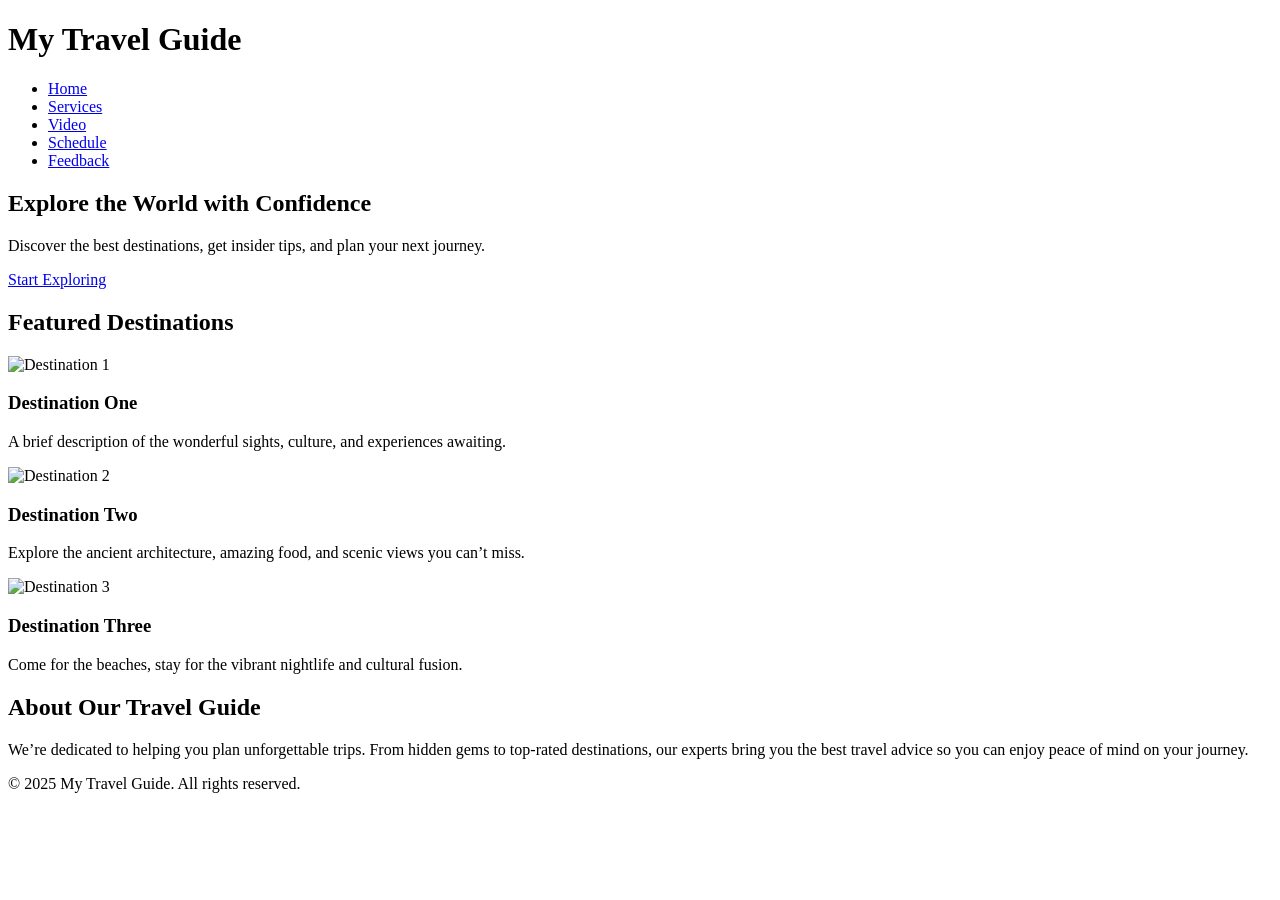
==== index.html @ b66f0763 "Create index.html" ====
<!DOCTYPE html>
<html lang="en">
<head>
  <meta charset="UTF-8" />
  <meta name="description" content="Travel Guide Website" />
  <meta name="viewport" content="width=device-width, initial-scale=1.0" />
  <title>Travel Guide - Homepage</title>
  <!-- Link to your CSS file -->
  <link rel="stylesheet" href="style.css" />
  <!-- Example Google Fonts (optional) -->
  <link rel="preconnect" href="https://fonts.gstatic.com" />
  <link href="https://fonts.googleapis.com/css2?family=Nunito:wght@400;700&display=swap" rel="stylesheet" />
</head>
<body>
  <!-- Header / Navigation -->
  <header class="main-header">
    <div class="logo">
      <h1>My Travel Guide</h1>
    </div>
    <nav class="navbar">
      <ul>
        <li><a href="#">Home</a></li>
        <li><a href="#">Services</a></li>
        <li><a href="#">Video</a></li>
        <li><a href="#">Schedule</a></li>
        <li><a href="#">Feedback</a></li>
      </ul>
    </nav>
  </header>

  <!-- Hero Section -->
  <section class="hero">
    <div class="hero-content">
      <h2>Explore the World with Confidence</h2>
      <p>Discover the best destinations, get insider tips, and plan your next journey.</p>
      <a href="#" class="btn hero-btn">Start Exploring</a>
    </div>
  </section>

  <!-- Featured Destinations Section -->
  <section class="destinations">
    <h2>Featured Destinations</h2>
    <div class="destinations-grid">
      <article class="destination-card">
        <img src="https://via.placeholder.com/300x200" alt="Destination 1" />
        <h3>Destination One</h3>
        <p>A brief description of the wonderful sights, culture, and experiences awaiting.</p>
      </article>
      <article class="destination-card">
        <img src="https://via.placeholder.com/300x200" alt="Destination 2" />
        <h3>Destination Two</h3>
        <p>Explore the ancient architecture, amazing food, and scenic views you can’t miss.</p>
      </article>
      <article class="destination-card">
        <img src="https://via.placeholder.com/300x200" alt="Destination 3" />
        <h3>Destination Three</h3>
        <p>Come for the beaches, stay for the vibrant nightlife and cultural fusion.</p>
      </article>
    </div>
  </section>

  <!-- About / Info Section -->
  <section class="about">
    <div class="about-content">
      <h2>About Our Travel Guide</h2>
      <p>
        We’re dedicated to helping you plan unforgettable trips. From hidden gems 
        to top-rated destinations, our experts bring you the best travel advice so 
        you can enjoy peace of mind on your journey.
      </p>
    </div>
  </section>

  <!-- Footer -->
  <footer class="main-footer">
    <p>&copy; 2025 My Travel Guide. All rights reserved.</p>
  </footer>
</body>
</html>
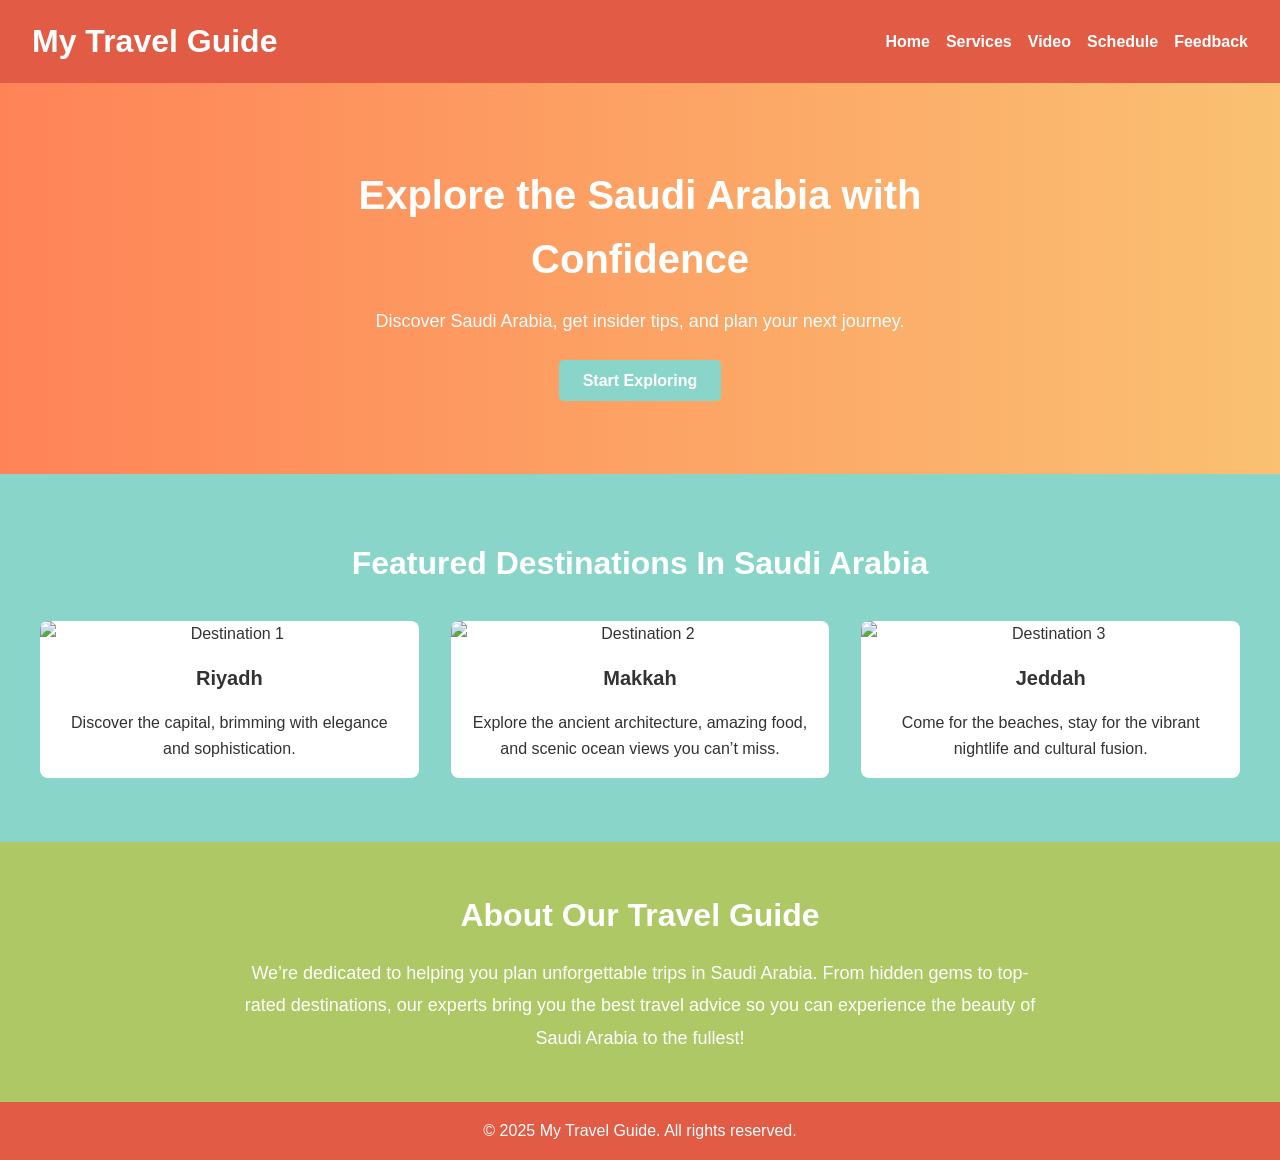
==== commit 51df5cfa: "Update index.html" ====
--- a/index.html
+++ b/index.html
@@ -31,29 +31,29 @@
   <!-- Hero Section -->
   <section class="hero">
     <div class="hero-content">
-      <h2>Explore the World with Confidence</h2>
-      <p>Discover the best destinations, get insider tips, and plan your next journey.</p>
+      <h2>Explore the Saudi Arabia with Confidence</h2>
+      <p>Discover Saudi Arabia, get insider tips, and plan your next journey.</p>
       <a href="#" class="btn hero-btn">Start Exploring</a>
     </div>
   </section>
 
   <!-- Featured Destinations Section -->
   <section class="destinations">
-    <h2>Featured Destinations</h2>
+    <h2>Featured Destinations In Saudi Arabia</h2>
     <div class="destinations-grid">
       <article class="destination-card">
         <img src="https://via.placeholder.com/300x200" alt="Destination 1" />
-        <h3>Destination One</h3>
-        <p>A brief description of the wonderful sights, culture, and experiences awaiting.</p>
+        <h3>Riyadh</h3>
+        <p>Discover the capital, brimming with elegance and sophistication.</p>
       </article>
       <article class="destination-card">
         <img src="https://via.placeholder.com/300x200" alt="Destination 2" />
-        <h3>Destination Two</h3>
-        <p>Explore the ancient architecture, amazing food, and scenic views you can’t miss.</p>
+        <h3>Makkah</h3>
+        <p>Explore the ancient architecture, amazing food, and scenic ocean views you can’t miss.</p>
       </article>
       <article class="destination-card">
         <img src="https://via.placeholder.com/300x200" alt="Destination 3" />
-        <h3>Destination Three</h3>
+        <h3>Jeddah</h3>
         <p>Come for the beaches, stay for the vibrant nightlife and cultural fusion.</p>
       </article>
     </div>
@@ -64,9 +64,9 @@
     <div class="about-content">
       <h2>About Our Travel Guide</h2>
       <p>
-        We’re dedicated to helping you plan unforgettable trips. From hidden gems 
+        We’re dedicated to helping you plan unforgettable trips in Saudi Arabia. From hidden gems 
         to top-rated destinations, our experts bring you the best travel advice so 
-        you can enjoy peace of mind on your journey.
+        you can experience the beauty of Saudi Arabia to the fullest!
       </p>
     </div>
   </section>
--- a/style.css
+++ b/style.css
@@ -0,0 +1,181 @@
+/* ---------------
+   COLOR PALETTE
+   ---------------
+   #E25B45 (reddish orange)
+   #FF8357 (bright orange)
+   #FAC172 (light orange/gold)
+   #89D5C9 (turquoise)
+   #ADC865 (green)
+*/
+
+:root {
+  --color1: #E25B45; /* Reddish orange */
+  --color2: #FF8357; /* Bright orange */
+  --color3: #FAC172; /* Light orange/gold */
+  --color4: #89D5C9; /* Turquoise */
+  --color5: #ADC865; /* Green */
+
+  --font-main: 'Nunito', sans-serif;
+  --text-color: #333;
+  --bg-color: #fff;
+}
+
+* {
+  margin: 0;
+  padding: 0;
+  box-sizing: border-box;
+}
+
+body {
+  font-family: var(--font-main);
+  color: var(--text-color);
+  background-color: var(--bg-color);
+  line-height: 1.6;
+}
+
+/* Header / Navigation */
+.main-header {
+  display: flex;
+  align-items: center;
+  justify-content: space-between;
+  padding: 1rem 2rem;
+  background-color: var(--color1);
+}
+
+.main-header .logo h1 {
+  color: #fff;
+}
+
+.navbar ul {
+  list-style: none;
+  display: flex;
+  gap: 1rem;
+}
+
+.navbar a {
+  text-decoration: none;
+  color: #fff;
+  font-weight: 600;
+  transition: color 0.3s ease;
+}
+
+.navbar a:hover {
+  color: var(--color3);
+}
+
+/* Hero Section */
+.hero {
+  background: linear-gradient(to right, var(--color2), var(--color3));
+  color: #fff;
+  text-align: center;
+  padding: 5rem 2rem;
+}
+
+.hero-content {
+  max-width: 700px;
+  margin: 0 auto;
+}
+
+.hero-content h2 {
+  font-size: 2.5rem;
+  margin-bottom: 1rem;
+}
+
+.hero-content p {
+  font-size: 1.125rem;
+  margin-bottom: 2rem;
+}
+
+.hero-btn {
+  background-color: var(--color4);
+  color: #fff;
+  padding: 0.75rem 1.5rem;
+  text-decoration: none;
+  font-weight: 700;
+  border-radius: 5px;
+  transition: background-color 0.3s ease;
+}
+
+.hero-btn:hover {
+  background-color: var(--color5);
+}
+
+/* Destinations Section */
+.destinations {
+  padding: 4rem 2rem;
+  background-color: var(--color4);
+  text-align: center;
+  color: #fff;
+}
+
+.destinations h2 {
+  font-size: 2rem;
+  margin-bottom: 2rem;
+}
+
+.destinations-grid {
+  display: grid;
+  grid-template-columns: repeat(auto-fit, minmax(250px, 1fr));
+  gap: 2rem;
+  max-width: 1200px;
+  margin: 0 auto;
+}
+
+.destination-card {
+  background-color: #fff;
+  color: var(--text-color);
+  border-radius: 8px;
+  overflow: hidden;
+  transition: transform 0.3s ease;
+}
+
+.destination-card:hover {
+  transform: translateY(-5px);
+}
+
+.destination-card img {
+  width: 100%;
+  display: block;
+}
+
+.destination-card h3 {
+  font-size: 1.25rem;
+  margin: 1rem 0;
+  padding: 0 1rem;
+}
+
+.destination-card p {
+  font-size: 1rem;
+  padding: 0 1rem 1rem 1rem;
+}
+
+/* About Section */
+.about {
+  padding: 3rem 2rem;
+  background-color: var(--color5);
+  color: #fff;
+  text-align: center;
+}
+
+.about-content {
+  max-width: 800px;
+  margin: 0 auto;
+}
+
+.about-content h2 {
+  font-size: 2rem;
+  margin-bottom: 1rem;
+}
+
+.about-content p {
+  font-size: 1.125rem;
+  line-height: 1.8;
+}
+
+/* Footer */
+.main-footer {
+  background-color: var(--color1);
+  color: #fff;
+  text-align: center;
+  padding: 1rem 2rem;
+}
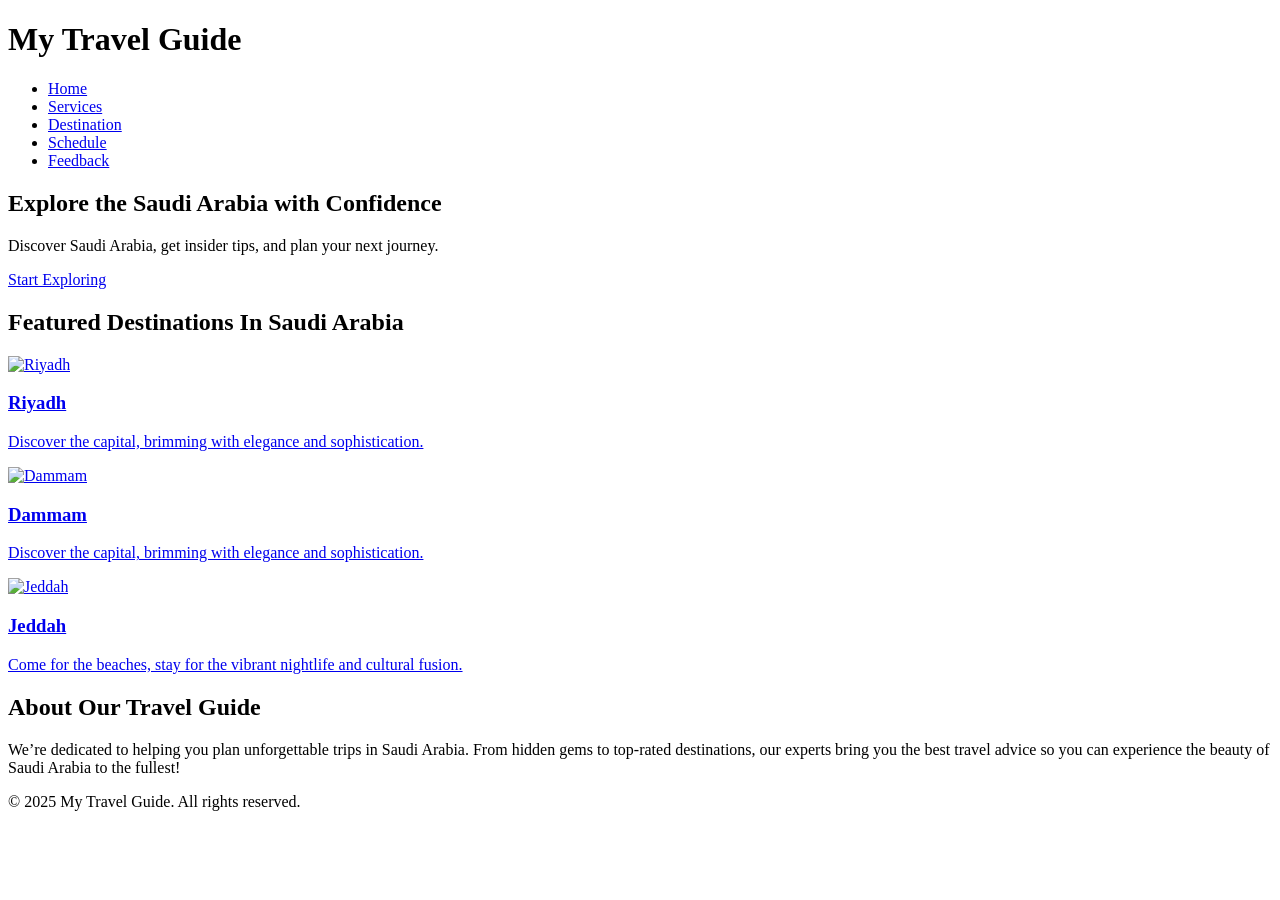
==== commit e33f39b8: "Add files via upload" ====
--- a/index.html
+++ b/index.html
@@ -5,9 +5,8 @@
   <meta name="description" content="Travel Guide Website" />
   <meta name="viewport" content="width=device-width, initial-scale=1.0" />
   <title>Travel Guide - Homepage</title>
-  <!-- Link to your CSS file -->
-  <link rel="stylesheet" href="style.css" />
-  <!-- Example Google Fonts (optional) -->
+  <!-- CSS style sheet -->
+  <link rel="stylesheet" href="global/style.css" />
   <link rel="preconnect" href="https://fonts.gstatic.com" />
   <link href="https://fonts.googleapis.com/css2?family=Nunito:wght@400;700&display=swap" rel="stylesheet" />
 </head>
@@ -19,11 +18,11 @@
     </div>
     <nav class="navbar">
       <ul>
-        <li><a href="#">Home</a></li>
-        <li><a href="#">Services</a></li>
-        <li><a href="#">Video</a></li>
-        <li><a href="#">Schedule</a></li>
-        <li><a href="#">Feedback</a></li>
+        <li><a href="index.html">Home</a></li>
+        <li><a href="pages/services.html">Services</a></li>
+        <li><a href="pages/video.html">Destination</a></li>
+        <li><a href="pages/schedule.html">Schedule</a></li>
+        <li><a href="pages/feedback.html">Feedback</a></li>
       </ul>
     </nav>
   </header>
@@ -33,31 +32,41 @@
     <div class="hero-content">
       <h2>Explore the Saudi Arabia with Confidence</h2>
       <p>Discover Saudi Arabia, get insider tips, and plan your next journey.</p>
-      <a href="#" class="btn hero-btn">Start Exploring</a>
+      <a href="services.html" class="btn hero-btn">Start Exploring</a>
     </div>
   </section>
-
-  <!-- Featured Destinations Section -->
-  <section class="destinations">
-    <h2>Featured Destinations In Saudi Arabia</h2>
-    <div class="destinations-grid">
+<!-- Featured Destinations Section -->
+<section class="destinations">
+  <h2>Featured Destinations In Saudi Arabia</h2>
+  <div class="destinations-grid">
+    
+    <a href="pages/video.html" class="destination-link">
       <article class="destination-card">
-        <img src="https://via.placeholder.com/300x200" alt="Destination 1" />
+        <img src="images/Riyadh.jpeg" alt="Riyadh" />
         <h3>Riyadh</h3>
         <p>Discover the capital, brimming with elegance and sophistication.</p>
       </article>
+    </a>
+
+    <a href="pages/video.html" class="destination-link">
       <article class="destination-card">
-        <img src="https://via.placeholder.com/300x200" alt="Destination 2" />
-        <h3>Makkah</h3>
-        <p>Explore the ancient architecture, amazing food, and scenic ocean views you can’t miss.</p>
+        <img src="images/dammam.jpg" alt="Dammam" />
+        <h3>Dammam</h3>
+        <p>Discover the capital, brimming with elegance and sophistication.</p>
       </article>
+    </a>
+
+    <a href="pages/video.html" class="destination-link">
       <article class="destination-card">
-        <img src="https://via.placeholder.com/300x200" alt="Destination 3" />
+        <img src="images/jeddah.jpg" alt="Jeddah" />
         <h3>Jeddah</h3>
         <p>Come for the beaches, stay for the vibrant nightlife and cultural fusion.</p>
       </article>
-    </div>
-  </section>
+    </a>
+
+  </div>
+</section>
+
 
   <!-- About / Info Section -->
   <section class="about">
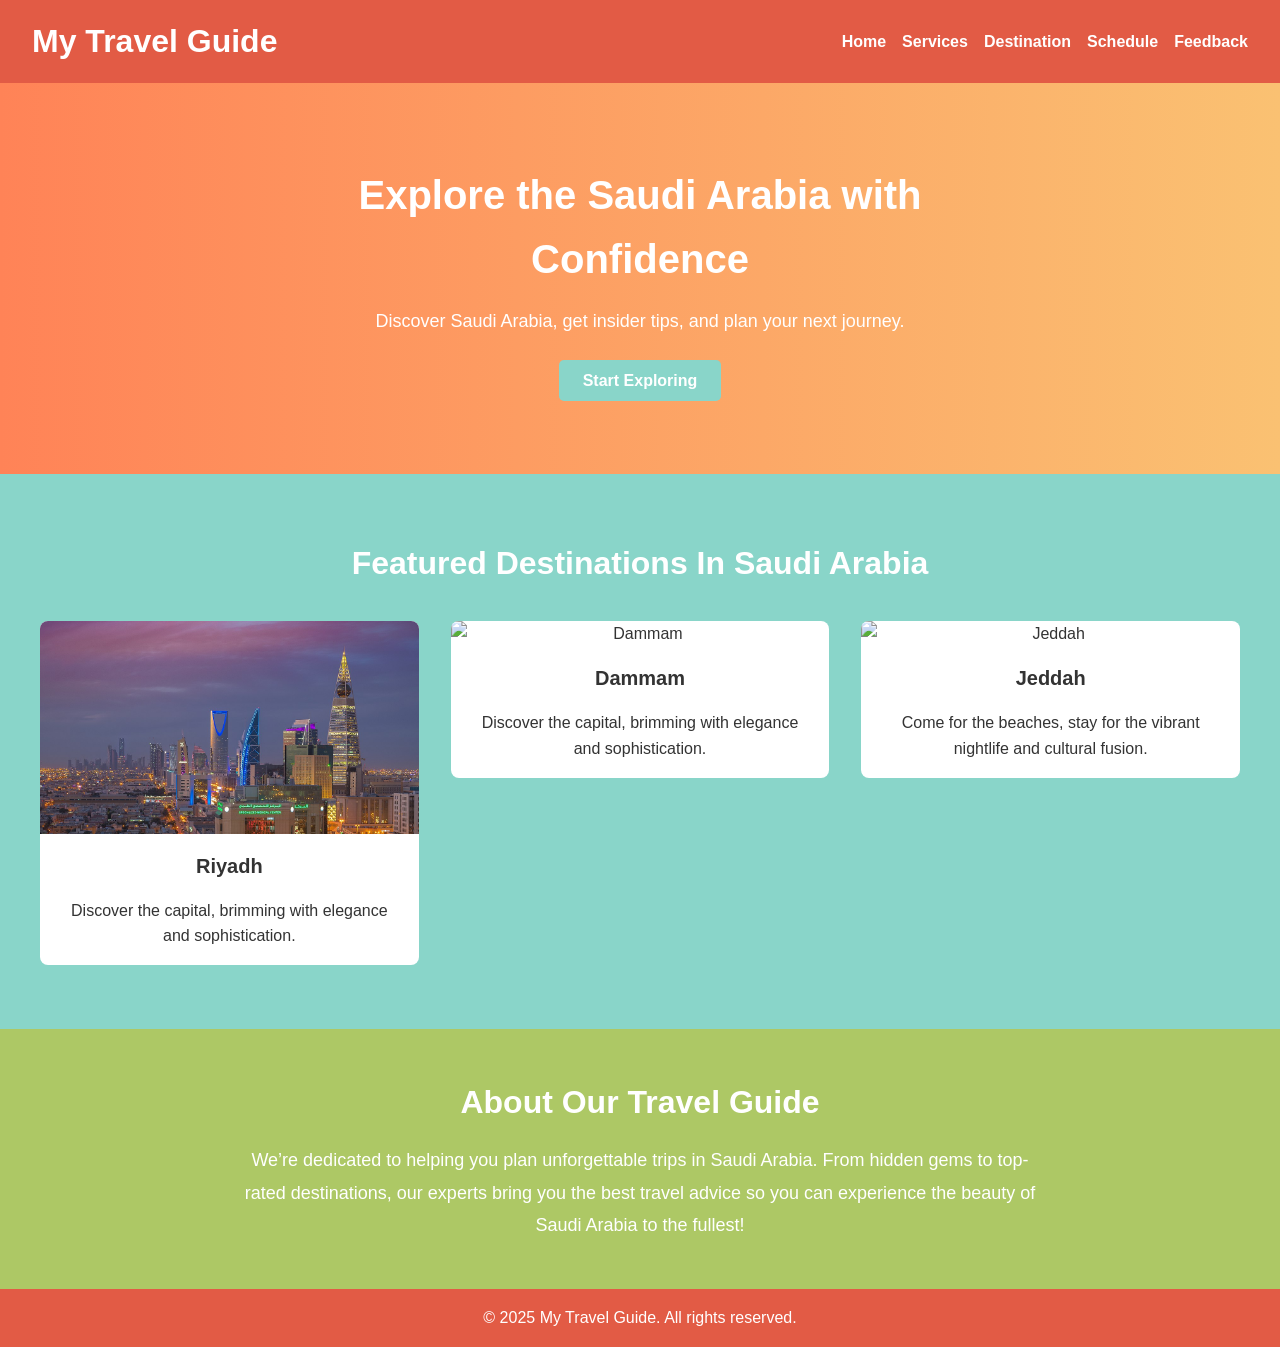
==== commit 0862245b: "Update index.html" ====
--- a/index.html
+++ b/index.html
@@ -6,7 +6,7 @@
   <meta name="viewport" content="width=device-width, initial-scale=1.0" />
   <title>Travel Guide - Homepage</title>
   <!-- CSS style sheet -->
-  <link rel="stylesheet" href="global/style.css" />
+  <link rel="stylesheet" href="style.css" />
   <link rel="preconnect" href="https://fonts.gstatic.com" />
   <link href="https://fonts.googleapis.com/css2?family=Nunito:wght@400;700&display=swap" rel="stylesheet" />
 </head>
--- a/style.css
+++ b/style.css
@@ -0,0 +1,491 @@
+/* ---------------
+   COLOR PALETTE
+   ---------------
+   #E25B45 (reddish orange)
+   #FF8357 (bright orange)
+   #FAC172 (light orange/gold)
+   #89D5C9 (turquoise)
+   #ADC865 (green)
+*/
+
+:root {
+  --color1: #E25B45; /* Reddish orange */
+  --color2: #FF8357; /* Bright orange */
+  --color3: #FAC172; /* Light orange/gold */
+  --color4: #89D5C9; /* Turquoise */
+  --color5: #ADC865; /* Green */
+
+  --font-main: 'Nunito', sans-serif;
+  --text-color: #333;
+  --bg-color: #fff;
+}
+
+* {
+  margin: 0;
+  padding: 0;
+  box-sizing: border-box;
+}
+
+body {
+  font-family: var(--font-main);
+  color: var(--text-color);
+  background-color: var(--bg-color);
+  line-height: 1.6;
+}
+
+/* Header / Navigation */
+.main-header {
+  display: flex;
+  align-items: center;
+  justify-content: space-between;
+  padding: 1rem 2rem;
+  background-color: var(--color1);
+}
+
+.main-header .logo h1 {
+  color: #fff;
+}
+
+.navbar ul {
+  list-style: none;
+  display: flex;
+  gap: 1rem;
+}
+
+.navbar a {
+  text-decoration: none;
+  color: #fff;
+  font-weight: 600;
+  transition: color 0.3s ease;
+}
+
+.navbar a:hover {
+  color: var(--color3);
+}
+
+/* Hero Section */
+.hero {
+  background: linear-gradient(to right, var(--color2), var(--color3));
+  color: #fff;
+  text-align: center;
+  padding: 5rem 2rem;
+}
+
+.hero-content {
+  max-width: 700px;
+  margin: 0 auto;
+}
+
+.hero-content h2 {
+  font-size: 2.5rem;
+  margin-bottom: 1rem;
+}
+
+.hero-content p {
+  font-size: 1.125rem;
+  margin-bottom: 2rem;
+}
+
+.hero-btn {
+  background-color: var(--color4);
+  color: #fff;
+  padding: 0.75rem 1.5rem;
+  text-decoration: none;
+  font-weight: 700;
+  border-radius: 5px;
+  transition: background-color 0.3s ease;
+}
+
+.hero-btn:hover {
+  background-color: var(--color5);
+}
+
+/* Destinations Section */
+.destinations {
+  padding: 4rem 2rem;
+  background-color: var(--color4);
+  text-align: center;
+  color: #fff;
+}
+
+.destinations h2 {
+  font-size: 2rem;
+  margin-bottom: 2rem;
+}
+
+.destinations-grid {
+  display: grid;
+  grid-template-columns: repeat(auto-fit, minmax(250px, 1fr));
+  gap: 2rem;
+  max-width: 1200px;
+  margin: 0 auto;
+}
+
+.destination-card {
+  background-color: #fff;
+  color: var(--text-color);
+  border-radius: 8px;
+  overflow: hidden;
+  transition: transform 0.3s ease;
+}
+
+.destination-card:hover {
+  transform: translateY(-5px);
+}
+
+.destination-card img {
+  width: 100%;
+  display: block;
+}
+
+.destination-card h3 {
+  font-size: 1.25rem;
+  margin: 1rem 0;
+  padding: 0 1rem;
+}
+
+.destination-card p {
+  font-size: 1rem;
+  padding: 0 1rem 1rem 1rem;
+}
+.destination-link {
+  text-decoration: none;
+  color: inherit;
+  display: block;
+}
+
+
+/* About Section */
+.about {
+  padding: 3rem 2rem;
+  background-color: var(--color5);
+  color: #fff;
+  text-align: center;
+}
+
+.about-content {
+  max-width: 800px;
+  margin: 0 auto;
+}
+
+.about-content h2 {
+  font-size: 2rem;
+  margin-bottom: 1rem;
+}
+
+.about-content p {
+  font-size: 1.125rem;
+  line-height: 1.8;
+}
+
+/* Footer */
+.main-footer {
+  background-color: var(--color1);
+  color: #fff;
+  text-align: center;
+  padding: 1rem 2rem;
+}
+
+
+/*---------------------  Services Section --------------------- */
+
+.services {
+  text-align: center;
+  padding: 2rem;
+  background: linear-gradient(to right, var(--color5), var(--color4));
+  color: floralwhite;
+
+
+}
+.services-grid {
+  padding: 2rem;
+  display: grid;
+  grid-template-columns: repeat(auto-fit, minmax(300px, 1fr));
+  gap: 1.5rem;
+  max-width: 900px;
+  margin: 0 auto;
+}
+
+.service-item {
+  position: relative;
+  height: 250px; 
+  background-size: cover;
+  background-position: center;
+  border-radius: 8px;
+  overflow: hidden;
+  cursor: pointer;
+  transition: transform 0.3s ease-in-out;
+}
+
+.service-title {
+  text-align: center;
+  background: rgba(0, 0, 0, 0.6); 
+  color: white;
+  padding: 0.75rem;
+  font-size: 1.2rem;
+  border-top-left-radius: 8px;
+  border-top-right-radius: 8px;
+}
+
+.service-description {
+  position: absolute;
+  bottom: 0;
+  width: 100%;
+  background: rgba(255, 255, 255, 0.9); 
+  padding: 1rem;
+  text-align: center;
+  font-size: 1rem;
+  color: black;
+  opacity: 0; /* hidden at first*/
+  transform: translateY(100%); 
+  transition: opacity 0.3s ease-in-out, transform 0.3s ease-in-out;
+}
+
+.service-item:hover .service-description {
+  opacity: 1;
+  transform: translateY(0); 
+}
+
+
+/* --------------------- Video Section ------------------------ */
+
+.video-section {
+  padding: 4rem 2rem;
+  background: linear-gradient(to right, var(--color3), var(--color4));
+  color: white;
+  text-align: center;
+}
+
+.video-section h2 {
+  font-size: 2.2rem;
+  margin-bottom: 2rem;
+}
+
+.video-list {
+  list-style: none;
+  margin: 0 auto;
+  padding: 0;
+  text-align: left;
+}
+
+.video-list li {
+  margin-bottom: 3rem;
+  background: rgba(255, 255, 255, 0.15);
+  padding: 1.5rem;
+  border-radius: 12px;
+  transition: background 0.3s, box-shadow 0.3s;
+  display: flex;
+  flex-direction: column;
+  align-items: center;
+}
+
+.video-list li:hover {
+  background: rgba(255, 255, 255, 0.25);
+  box-shadow: 0px 5px 15px rgba(0, 0, 0, 0.1);
+}
+
+.video-title {
+  display: flex;
+  align-items: center;
+  justify-content: flex-start;
+  width: 100%;
+  font-size: 1.5rem;
+  font-weight: bold;
+  margin-bottom: 1rem;
+  color: var(--color2);
+}
+
+/* Styling the Number */
+.video-number {
+  font-size: 1.8rem;
+  font-weight: bold;
+  color: var(--color1); /* Light orange/gold */
+  margin-right: 0.5rem; /* Space between number and text */
+}
+
+.video-wrapper {
+  position: relative;
+  width: 100%;
+  padding-bottom: 56.25%;
+  height: 0;
+  overflow: hidden;
+  border-radius: 8px;
+}
+
+.video-wrapper iframe {
+  position: absolute;
+  width: 100%;
+  height: 100%;
+  left: 0;
+  top: 0;
+  border: none;
+}
+
+
+
+/* Schedule Section */
+.schedule-section {
+  padding: 4rem 2rem;
+  background-color: var(--color4);
+  text-align: center;
+  color: #fff;
+}
+
+.schedule-section h2 {
+  font-size: 2rem;
+  margin-bottom: 2rem;
+}
+
+.schedule-section p {
+  font-size: 1.2rem;
+  margin-top: -1rem;
+  color: #ffffffb0;
+}
+
+.schedule-table {
+  width: 90%;
+  margin: 0 auto;
+  border-collapse: collapse;
+  background-color: #fff;
+  color: var(--text-color);
+  box-shadow: 0 0 10px rgba(0,0,0,0.1);
+}
+
+.schedule-table th,
+.schedule-table td {
+  border: 1px solid #ccc;
+  padding: 16px;
+  vertical-align: middle;
+  text-align: center;
+}
+
+.schedule-table thead th {
+  background-color: var(--color1);
+  color: #fff;
+}
+
+.schedule-table tbody tr:nth-child(even) {
+  background-color: #f9f9f9;
+}
+
+/* Align only activities to the left */
+.schedule-table td:nth-child(4) {
+  text-align: left;
+}
+
+/* Activities list */
+.schedule-table td ul {
+  list-style: disc;
+  list-style-position: inside;
+  padding-left: 20px;
+  margin: 0;
+}
+
+.schedule-table td ul li {
+  padding: 6px 0;
+  font-size: 1rem;
+  line-height: 1.6;
+}
+.schedule-table td ul {
+  list-style: disc;
+  padding-left: 1.5rem;
+  margin: 0;
+  text-align: left;
+}
+
+.schedule-table td ul li {
+  text-align: left;
+  font-size: 1rem;
+  line-height: 1.8;
+  padding-left: 0.5rem;
+  margin-bottom: 4px;
+}
+
+
+/* Feedback Section */
+.feedback-section {
+  padding: 4rem 2rem;
+  background-color: var(--color5);
+  color: #fff;
+  text-align: center;
+}
+
+.feedback-section h2 {
+  font-size: 2rem;
+  margin-bottom: 0.5rem;
+}
+
+.feedback-section p {
+  font-size: 1.125rem;
+  margin-bottom: 2rem;
+  color: #ffffffcc;
+}
+
+.feedback-form {
+  max-width: 600px;
+  margin: 0 auto;
+  background-color: #fff;
+  padding: 2rem;
+  border-radius: 8px;
+  box-shadow: 0 0 10px rgba(0,0,0,0.1);
+  color: var(--text-color);
+  text-align: left;
+}
+
+.feedback-form label {
+  display: block;
+  margin-bottom: 0.5rem;
+  font-weight: 600;
+}
+
+.feedback-form input[type="text"],
+.feedback-form input[type="email"],
+.feedback-form textarea {
+  width: 100%;
+  padding: 0.75rem;
+  margin-bottom: 1.5rem;
+  border: 1px solid #ccc;
+  border-radius: 4px;
+  font-family: var(--font-main);
+}
+
+.feedback-form textarea {
+  resize: vertical;
+}
+
+.rating-options {
+  margin-bottom: 1.5rem;
+  display: flex;
+  gap: 1rem;
+  flex-wrap: wrap;
+}
+
+.rating-options label {
+  display: flex;
+  align-items: center;
+  gap: 0.3rem;
+  font-weight: normal;
+}
+
+.feedback-form button {
+  background-color: var(--color1);
+  color: #fff;
+  border: none;
+  padding: 0.75rem 1.5rem;
+  font-weight: 700;
+  border-radius: 5px;
+  cursor: pointer;
+  transition: background-color 0.3s ease;
+}
+
+.feedback-form button:hover {
+  background-color: var(--color3);
+}
+
+/* Gradient Background for Full Sections */
+.gradient-section {
+  padding: 4rem 2rem;
+  background: linear-gradient(to right, var(--color5), var(--color4));
+  color: #fff;
+  text-align: center;
+}
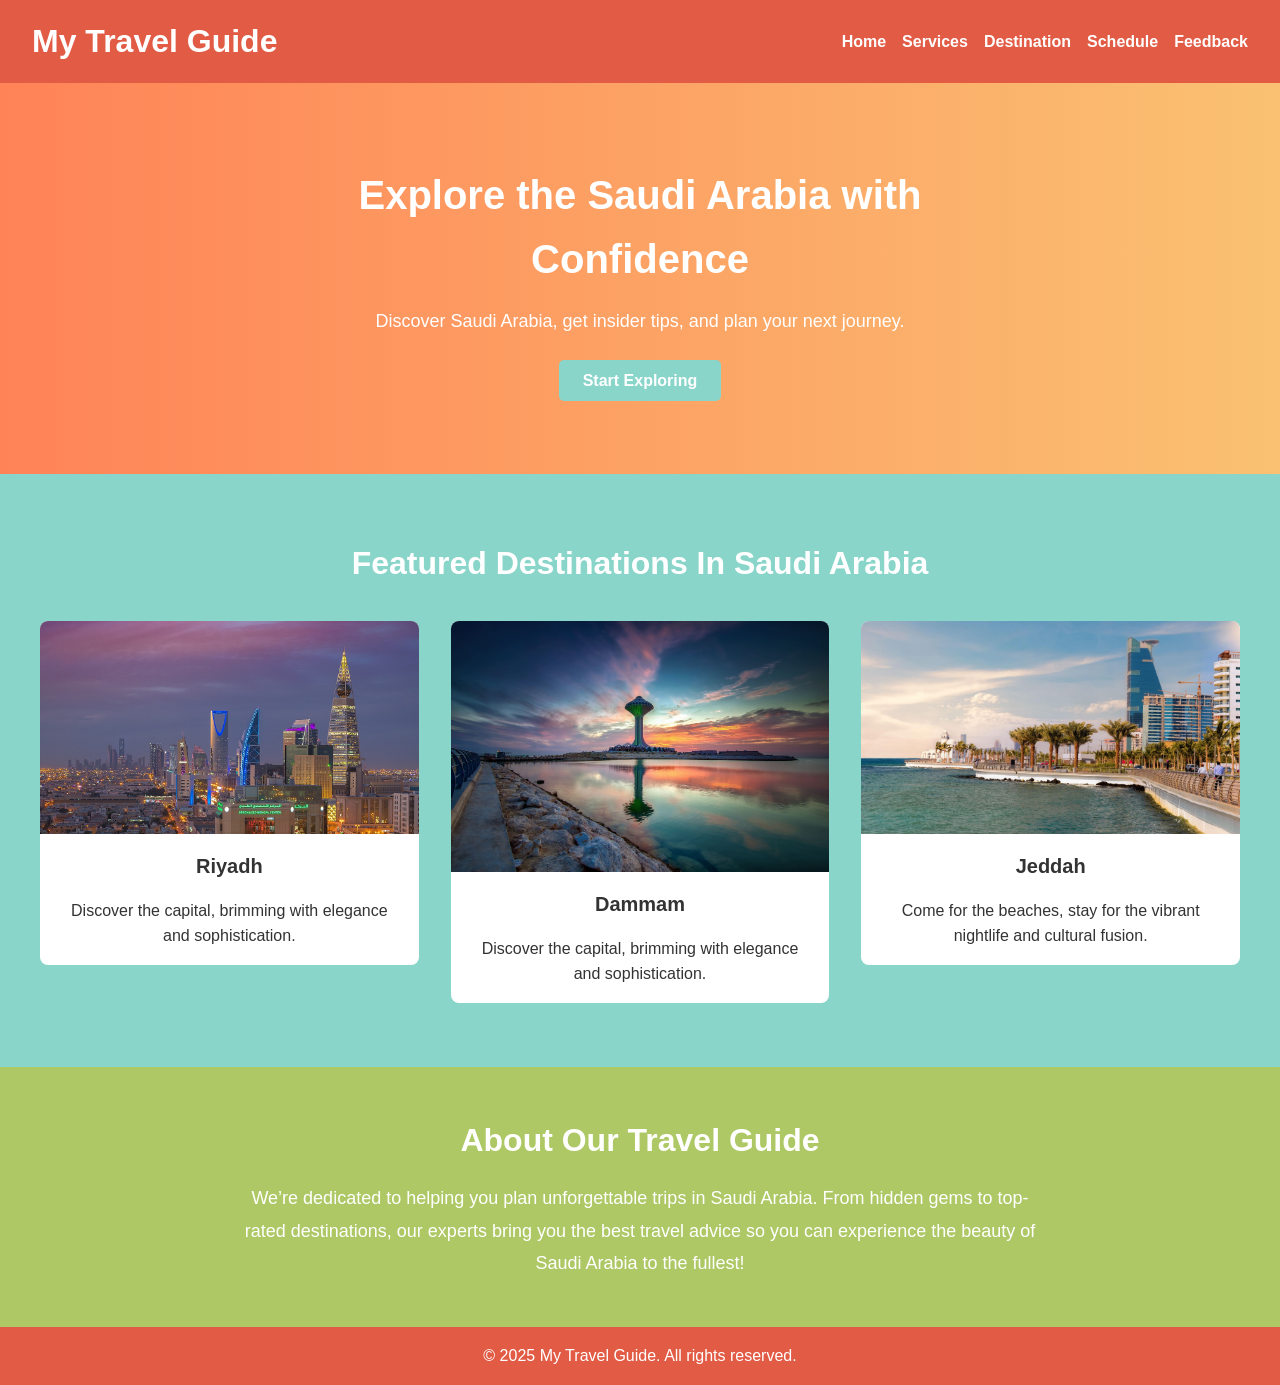
==== commit 405dbf92: "Update index.html" ====
--- a/index.html
+++ b/index.html
@@ -6,7 +6,7 @@
   <meta name="viewport" content="width=device-width, initial-scale=1.0" />
   <title>Travel Guide - Homepage</title>
   <!-- CSS style sheet -->
-  <link rel="stylesheet" href="style.css" />
+  <link rel="stylesheet" href="style.css" type="text/css"/>
   <link rel="preconnect" href="https://fonts.gstatic.com" />
   <link href="https://fonts.googleapis.com/css2?family=Nunito:wght@400;700&display=swap" rel="stylesheet" />
 </head>
@@ -19,10 +19,10 @@
     <nav class="navbar">
       <ul>
         <li><a href="index.html">Home</a></li>
-        <li><a href="pages/services.html">Services</a></li>
-        <li><a href="pages/video.html">Destination</a></li>
-        <li><a href="pages/schedule.html">Schedule</a></li>
-        <li><a href="pages/feedback.html">Feedback</a></li>
+        <li><a href="services.html">Services</a></li>
+        <li><a href="video.html">Destination</a></li>
+        <li><a href="schedule.html">Schedule</a></li>
+        <li><a href="feedback.html">Feedback</a></li>
       </ul>
     </nav>
   </header>
@@ -40,25 +40,25 @@
   <h2>Featured Destinations In Saudi Arabia</h2>
   <div class="destinations-grid">
     
-    <a href="pages/video.html" class="destination-link">
+    <a href="video.html" class="destination-link">
       <article class="destination-card">
-        <img src="images/Riyadh.jpeg" alt="Riyadh" />
+        <img src="joodImages/Riyadh.jpeg" alt="Riyadh" />
         <h3>Riyadh</h3>
         <p>Discover the capital, brimming with elegance and sophistication.</p>
       </article>
     </a>
 
-    <a href="pages/video.html" class="destination-link">
+    <a href="video.html" class="destination-link">
       <article class="destination-card">
-        <img src="images/dammam.jpg" alt="Dammam" />
+        <img src="joodImages/Dammam.jpg" alt="Dammam" />
         <h3>Dammam</h3>
         <p>Discover the capital, brimming with elegance and sophistication.</p>
       </article>
     </a>
 
-    <a href="pages/video.html" class="destination-link">
+    <a href="video.html" class="destination-link">
       <article class="destination-card">
-        <img src="images/jeddah.jpg" alt="Jeddah" />
+        <img src="joodImages/Jeddah.jpg" alt="Jeddah" />
         <h3>Jeddah</h3>
         <p>Come for the beaches, stay for the vibrant nightlife and cultural fusion.</p>
       </article>
